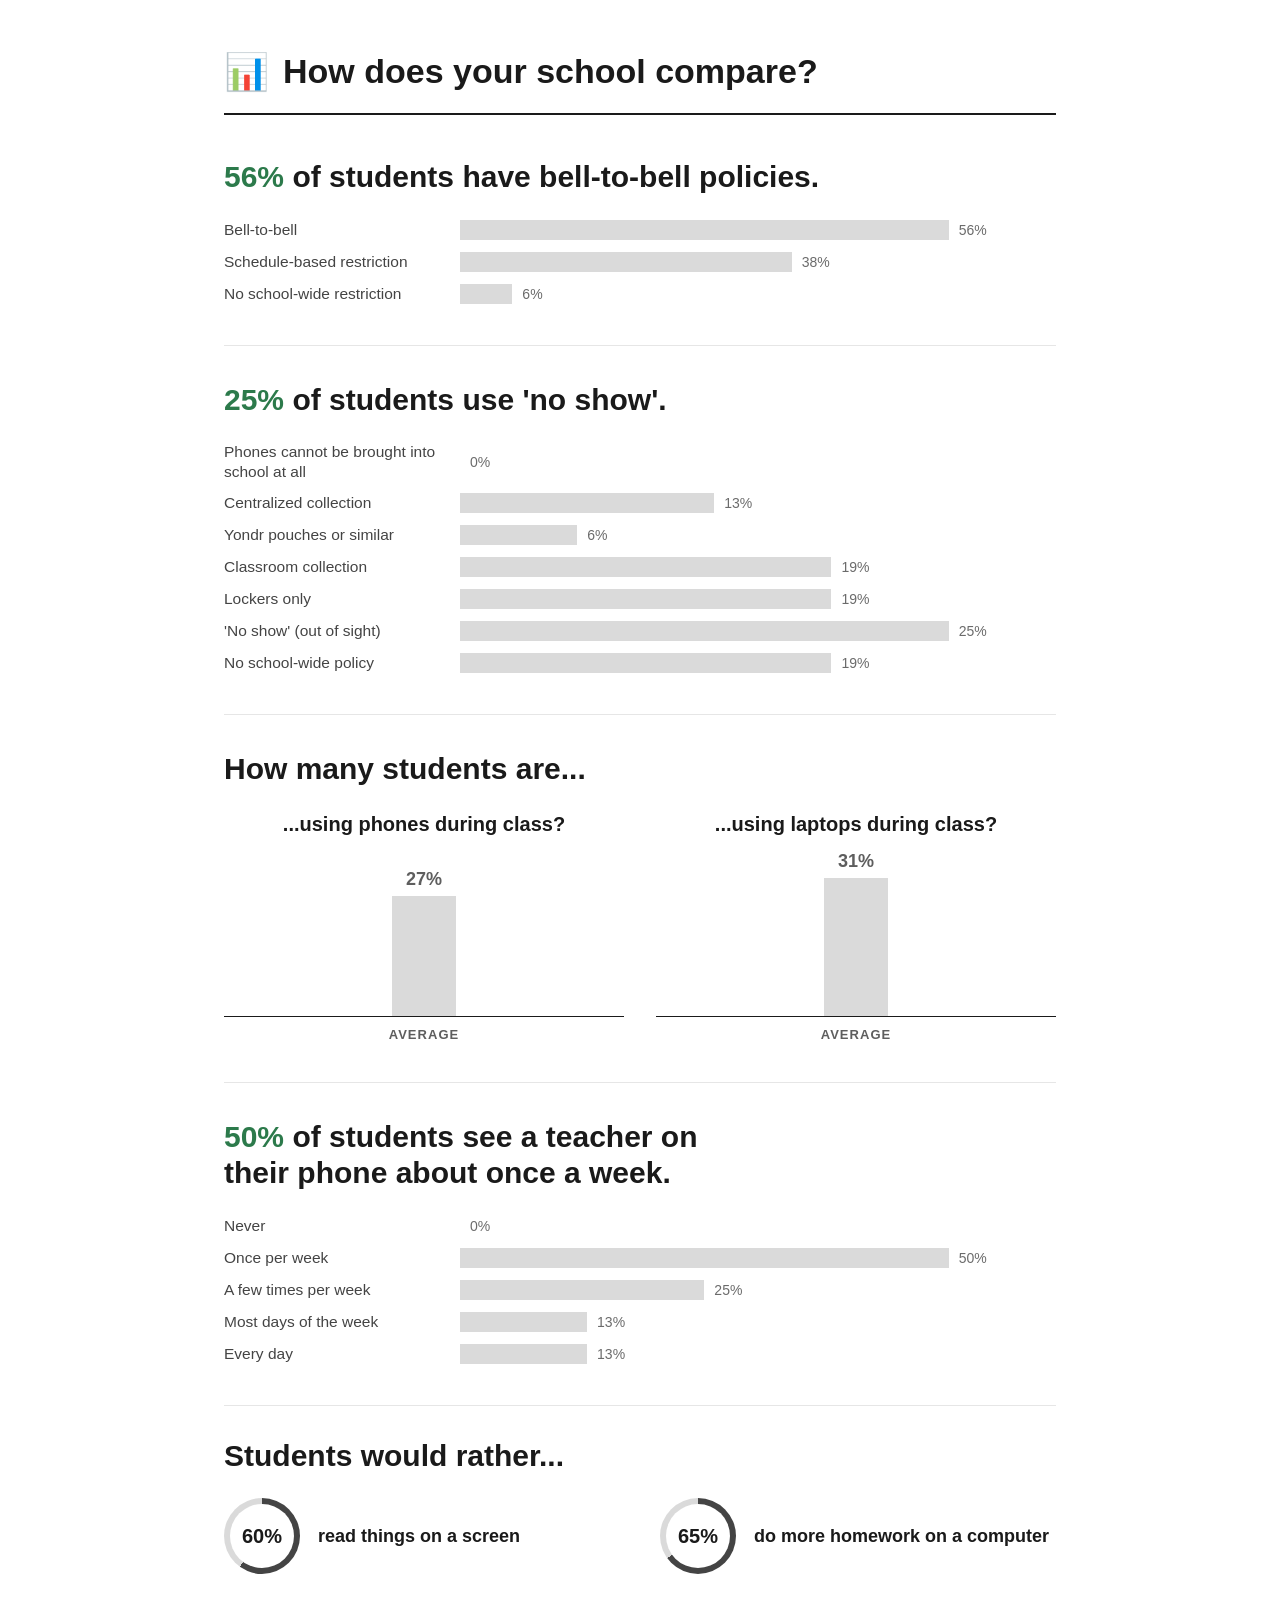
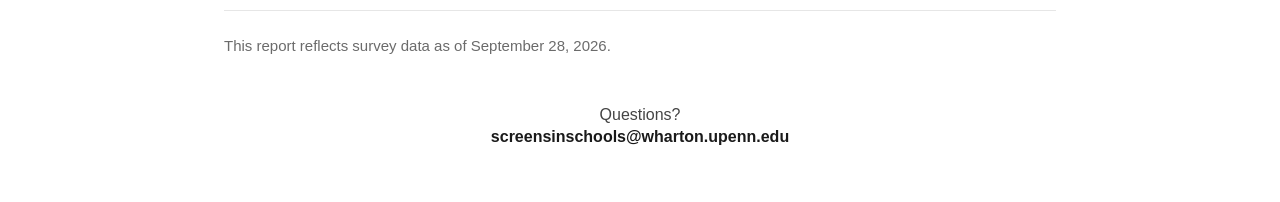
==== results/index.html @ 51ea00b2 "Add results site, export job and daily refresh workflow Co-Authored-By: Claude Opus 5.5 <noreply@ant" ====
<!DOCTYPE html>
<html lang="en">
<head>
<meta charset="utf-8">
<meta name="viewport" content="width=device-width, initial-scale=1">
<!-- Answers may arrive in the query string; never leak them via Referer. -->
<meta name="referrer" content="no-referrer">
<meta name="robots" content="noindex">
<title>How does your school compare? · Screens in Schools</title>
<link rel="stylesheet" href="styles.css">
</head>
<body>
<div class="page">
  <header class="wrap top">
    <section class="masthead">
      <span class="masthead-emoji" aria-hidden="true">📊</span>
      <h1>How does your school compare?</h1>
    </section>
  </header>

  <main class="wrap">
    <div id="sections" class="sections" aria-live="polite"></div>
  </main>

  <div class="wrap footer-note">
    <p id="as-of"></p>
  </div>
  <div class="wrap contact">
    <div>Questions?</div>
    <a href="mailto:screensinschools@wharton.upenn.edu">screensinschools@wharton.upenn.edu</a>
  </div>
  <div style="height:56px"></div>
</div>
<script src="app.js"></script>
</body>
</html>
---- results/styles.css ----
/* Screens in Schools — results page. Tokens from the v10 design references. */
:root {
  --ink: #1A1A1A;
  --muted: #444444;
  --muted-2: #6B6B6B;
  --avg: #5E5E5E;
  --hair: #E6E6E6;
  --bar: #DADADA;
  --card: #F5F5F5;
  --track: #E0E0E0;
  --green: #2C7A4B;
  --green-dark: #1E4034;
  --red: #B23A3A;
}

html, body { margin: 0; background: #FFFFFF; }
a { color: var(--green); }
a:hover { color: var(--green-dark); }

.page {
  font-family: 'Helvetica Neue', Helvetica, Arial, sans-serif;
  color: var(--ink);
  background: #FFFFFF;
  min-height: 100vh;
  -webkit-font-smoothing: antialiased;
}
.wrap { max-width: 880px; margin: 0 auto; padding: 0 24px; box-sizing: border-box; }
* { box-sizing: border-box; }

/* Masthead */
.top { padding-top: 48px; }
.masthead {
  display: flex; align-items: center; gap: 14px;
  padding: 4px 0 22px; border-bottom: 2px solid var(--ink);
}
.masthead-emoji { font-size: clamp(28px, 4vw, 36px); line-height: 1; flex-shrink: 0; }
h1 { font-size: clamp(26px, 4vw, 34px); line-height: 1.15; font-weight: 700; margin: 0; text-wrap: balance; }

.sections { padding: 8px 0 40px; }

/* Sections */
.q { padding: 36px 0 40px; border-bottom: 1px solid var(--hair); }
.q.wyr { padding: 32px 0 36px; }
.q h3 {
  font-size: clamp(24px, 3.6vw, 30px); line-height: 1.2; font-weight: 700;
  margin: 0 0 24px; text-wrap: balance;
}
.q h3 .n { color: var(--green); }
.q h3 .n.ink { color: var(--ink); }
.empty { font-size: 15px; color: var(--muted-2); margin: 0; }

/* Horizontal bar rows */
.rows { display: flex; flex-direction: column; gap: 10px; }
.row { display: flex; flex-wrap: wrap; align-items: center; gap: 4px 16px; }
.row-label { flex: 0 1 220px; font-size: 15.5px; line-height: 1.3; color: var(--muted); }
.row.you .row-label { font-weight: 700; color: var(--ink); }
.row-bar { flex: 1 1 240px; display: flex; align-items: center; gap: 10px; min-width: 0; height: 22px; }
.row-bar .fill { height: 20px; background: var(--bar); }
.row-bar .pct { font-size: 14px; color: var(--muted-2); }
.row.you .fill { background: var(--green); }
.row.you .pct { font-size: 15px; font-weight: 700; color: var(--green); }

/* Pies (WYR, in charge) */
.pie {
  width: 76px; height: 76px; border-radius: 50%; flex-shrink: 0;
  display: flex; align-items: center; justify-content: center;
}
.pie-core {
  width: 64px; height: 64px; border-radius: 50%; background: #FFFFFF;
  display: flex; align-items: center; justify-content: center;
  font-size: 20px; font-weight: 700; color: var(--ink);
}
.wyr-grid { display: grid; grid-template-columns: repeat(auto-fit, minmax(280px, 1fr)); gap: 20px 40px; }
.wyr-item { display: flex; align-items: center; gap: 18px; min-width: 0; }
.wyr-label { font-size: 18px; font-weight: 700; line-height: 1.3; min-width: 0; }
.charge-list { display: flex; flex-direction: column; margin-top: 16px; }
.charge-row { display: flex; align-items: center; gap: 20px; padding: 14px 0; }
.charge-label { font-size: clamp(18px, 2.4vw, 20px); font-weight: 700; line-height: 1.35; text-wrap: pretty; min-width: 0; }
.q.charge h3 { margin-bottom: 8px; }

/* YOU vs AVERAGE — vertical columns (desktop) */
.multi { display: flex; flex-wrap: wrap; gap: 24px 32px; }
.multi-item { flex: 1 1 200px; display: flex; flex-direction: column; gap: 10px; min-width: 0; }
.multi-cap { font-size: clamp(18px, 2.4vw, 20px); font-weight: 700; line-height: 1.3; text-align: center; }
.cols { display: flex; gap: 12px; height: 170px; padding: 0 8px; border-bottom: 1px solid var(--ink); }
.col { flex: 1; display: flex; flex-direction: column; align-items: center; justify-content: flex-end; gap: 6px; height: 100%; }
.col-v { font-size: 18px; font-weight: 700; white-space: nowrap; }
.col-bar { width: 100%; max-width: 64px; }
.col-keys { display: flex; gap: 12px; padding: 0 8px; font-size: 13px; letter-spacing: 0.08em; font-weight: 700; }
.col-keys div { flex: 1; text-align: center; }
.is-you { color: var(--green); }
.is-avg { color: var(--avg); }
.bg-you { background: var(--green); }
.bg-avg { background: var(--bar); }

.multi-cap.two { min-height: 2.6em; display: flex; align-items: flex-end; justify-content: center; }

/* Elementary "How much is done on a screen?" */
.boxes { display: flex; flex-direction: column; gap: 36px; }
.box { display: flex; flex-direction: column; gap: 10px; }
.q .box h3 { margin: 0 0 6px; }
.box .card { box-sizing: border-box; min-width: 0; }

/* YOU vs AVERAGE — horizontal (mobile) */
.legend { display: none; gap: 18px; margin: -12px 0 20px; font-size: 13px; font-weight: 700; letter-spacing: 0.08em; }
.legend div { display: flex; align-items: center; gap: 6px; }
.legend span { width: 12px; height: 12px; }
.hbars { display: none; flex-direction: column; gap: 6px; padding-right: 48px; }
.hbar { display: flex; align-items: center; gap: 8px; height: 24px; }
.hbar .fill { height: 100%; flex-shrink: 0; }
.hbar .v { font-size: 16px; font-weight: 700; white-space: nowrap; }
.hbar .fill.bg-avg { background: #BDBDBD; }

/* Satisfaction cards */
.cards { display: flex; flex-wrap: wrap; gap: 12px; }
.card { flex: 1 1 220px; display: flex; flex-direction: column; gap: 10px; padding: 20px; background: var(--card); }
.card-k { font-size: 12px; font-weight: 700; letter-spacing: 0.12em; }
.card-v { font-size: clamp(40px, 6vw, 56px); font-weight: 700; line-height: 1; }
.card-track { height: 10px; background: var(--track); }
.card-track div { height: 100%; }
.card-t { font-size: 17px; line-height: 1.35; color: var(--muted); }

/* Ordered stack (screen time) */
.stack-wrap { display: flex; flex-direction: column; gap: 6px; }
.stack { display: flex; gap: 2px; min-height: 60px; }
.seg {
  min-width: 0; display: flex; flex-direction: column; align-items: center; justify-content: center;
  gap: 2px; padding: 8px 6px; text-align: center; overflow: hidden;
}
.seg-p { font-size: 18px; font-weight: 700; line-height: 1.1; }
.seg-l { font-size: 13px; line-height: 1.2; }
.stack-under { display: flex; gap: 2px; min-height: 18px; }
.under { min-width: 0; display: flex; flex-direction: column; align-items: center; white-space: nowrap; }
.you-tag { font-size: 12px; font-weight: 700; letter-spacing: 0.1em; color: var(--green); line-height: 18px; }
.callout { display: none; }
.callout-tick { width: 1px; height: 16px; background: var(--muted-2); }
.callout-body { display: flex; flex-direction: column; padding-top: 4px; line-height: 1.2; }
.callout-body b { font-size: 16px; color: var(--ink); }
.callout-body span { font-size: 13px; color: var(--muted); }

/* Footer */
.footer-note { margin-top: -16px; margin-bottom: 40px; }
.footer-note p { margin: 0; font-size: 15px; line-height: 1.5; color: var(--muted-2); text-wrap: pretty; }
.contact { padding-top: 8px; display: flex; flex-direction: column; align-items: center; text-align: center; gap: 4px; font-size: 16px; color: var(--muted); }
.contact a { font-weight: 700; color: var(--ink); text-decoration: none; }
.contact a:hover { color: #000000; text-decoration: underline; }

/* Mobile — matches the *Mobile.dc.html references (390px frame) */
@media (max-width: 600px) {
  .top { padding-top: 28px; }
  .masthead { flex-direction: column; gap: 10px; text-align: center; padding: 8px 0 20px; }
  .masthead-emoji { font-size: 40px; }
  h1 { font-size: 26px; }
  .q h3 { font-size: 24px; }
  .q.wyr { padding: 24px 0 28px; }
  .q.wyr h3, .q.multi-q h3 { font-size: 22px; }
  .wyr-grid { display: flex; flex-direction: column; gap: 22px; }
  .wyr-item { gap: 12px; }
  .wyr-item .pie { width: 56px; height: 56px; }
  .wyr-item .pie-core { width: 46px; height: 46px; font-size: 15px; }
  .wyr-label { font-size: 15px; }

  .q.multi-q { padding: 28px 0 32px; }
  .q.multi-q h3 { margin-bottom: 12px; }
  .legend { display: flex; margin-top: 0; }
  .multi { flex-direction: column; flex-wrap: nowrap; gap: 22px; }
  .multi-item { flex: none; }
  .multi-cap { font-size: 18px; text-align: left; }
  .cols, .col-keys { display: none; }
  .multi-cap.two { min-height: 0; justify-content: flex-start; }
  .d-br { display: none; }
  .q .box h3 { font-size: 22px; }
  .hbars { display: flex; }

  .card-v { font-size: 40px; }

  .stack { min-height: 56px; }
  .seg { padding: 6px 4px; }
  .seg-p { font-size: 16px; }
  .seg-l { line-height: 1.15; }
  .seg.narrow > * { display: none; }
  .under.narrow .callout { display: flex; flex-direction: column; align-items: inherit; width: 100%; }

  .charge-row { gap: 10px; padding: 12px 0; }
  .charge-row .pie { width: 50px; height: 50px; }
  .charge-row .pie-core { width: 42px; height: 42px; font-size: 14px; }
  .charge-label { font-size: 15px; letter-spacing: -0.015em; flex: 1; }
}
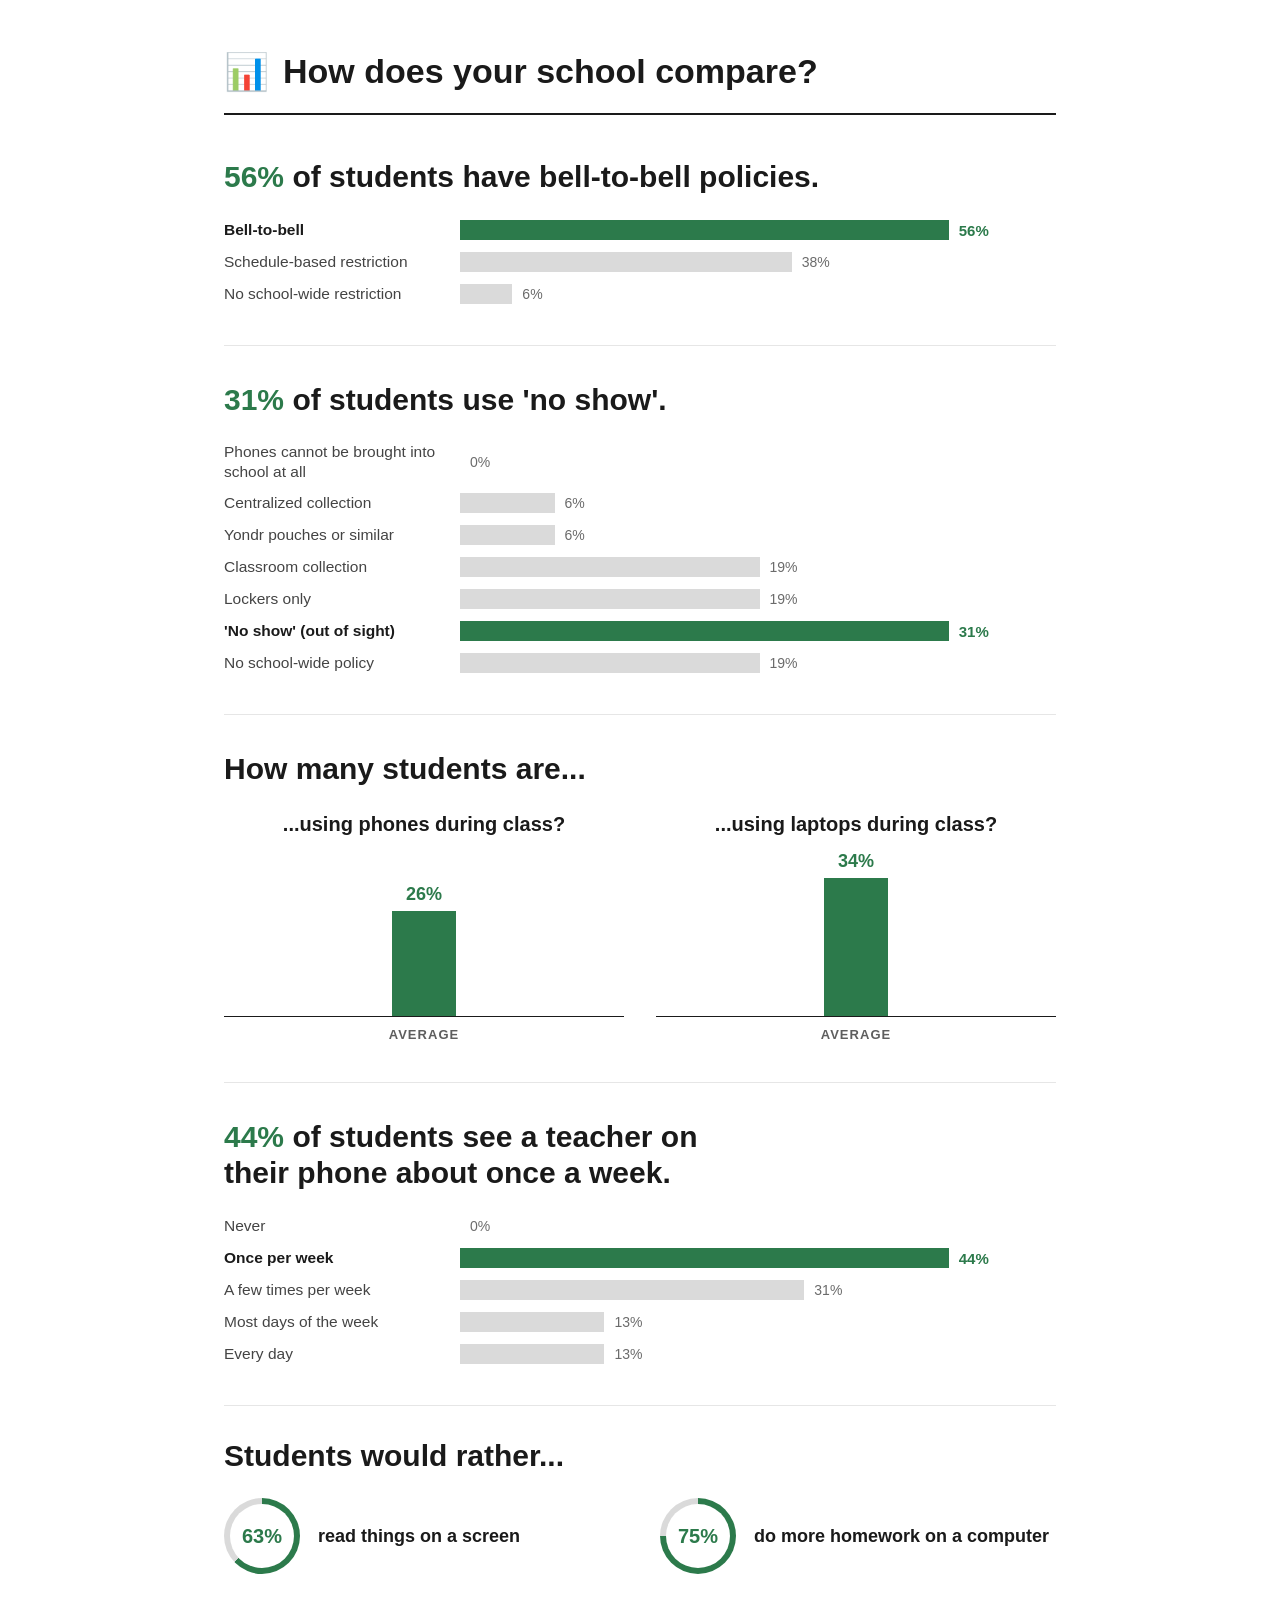
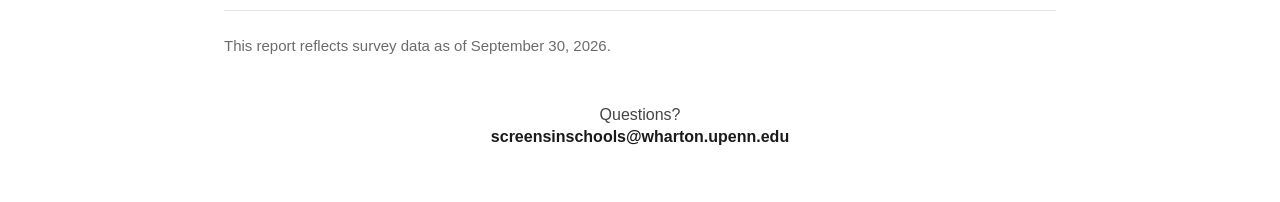
==== commit 5ce70e1d: "Serve from site root for results.screensinschools.org; fix screen-time codes; pie majority wording -" ====
--- a/results/index.html
+++ b/results/index.html
@@ -2,35 +2,14 @@
 <html lang="en">
 <head>
 <meta charset="utf-8">
-<meta name="viewport" content="width=device-width, initial-scale=1">
-<!-- Answers may arrive in the query string; never leak them via Referer. -->
+<!-- Old address. The page now lives at the site root; send visitors there with their
+     query string and #answers intact. Answers never reach the Referer header. -->
 <meta name="referrer" content="no-referrer">
 <meta name="robots" content="noindex">
 <title>How does your school compare? · Screens in Schools</title>
-<link rel="stylesheet" href="styles.css">
+<script>location.replace('../' + location.search + location.hash);</script>
 </head>
 <body>
-<div class="page">
-  <header class="wrap top">
-    <section class="masthead">
-      <span class="masthead-emoji" aria-hidden="true">📊</span>
-      <h1>How does your school compare?</h1>
-    </section>
-  </header>
-
-  <main class="wrap">
-    <div id="sections" class="sections" aria-live="polite"></div>
-  </main>
-
-  <div class="wrap footer-note">
-    <p id="as-of"></p>
-  </div>
-  <div class="wrap contact">
-    <div>Questions?</div>
-    <a href="mailto:screensinschools@wharton.upenn.edu">screensinschools@wharton.upenn.edu</a>
-  </div>
-  <div style="height:56px"></div>
-</div>
-<script src="app.js"></script>
+<noscript><a href="../">See the results</a></noscript>
 </body>
 </html>
